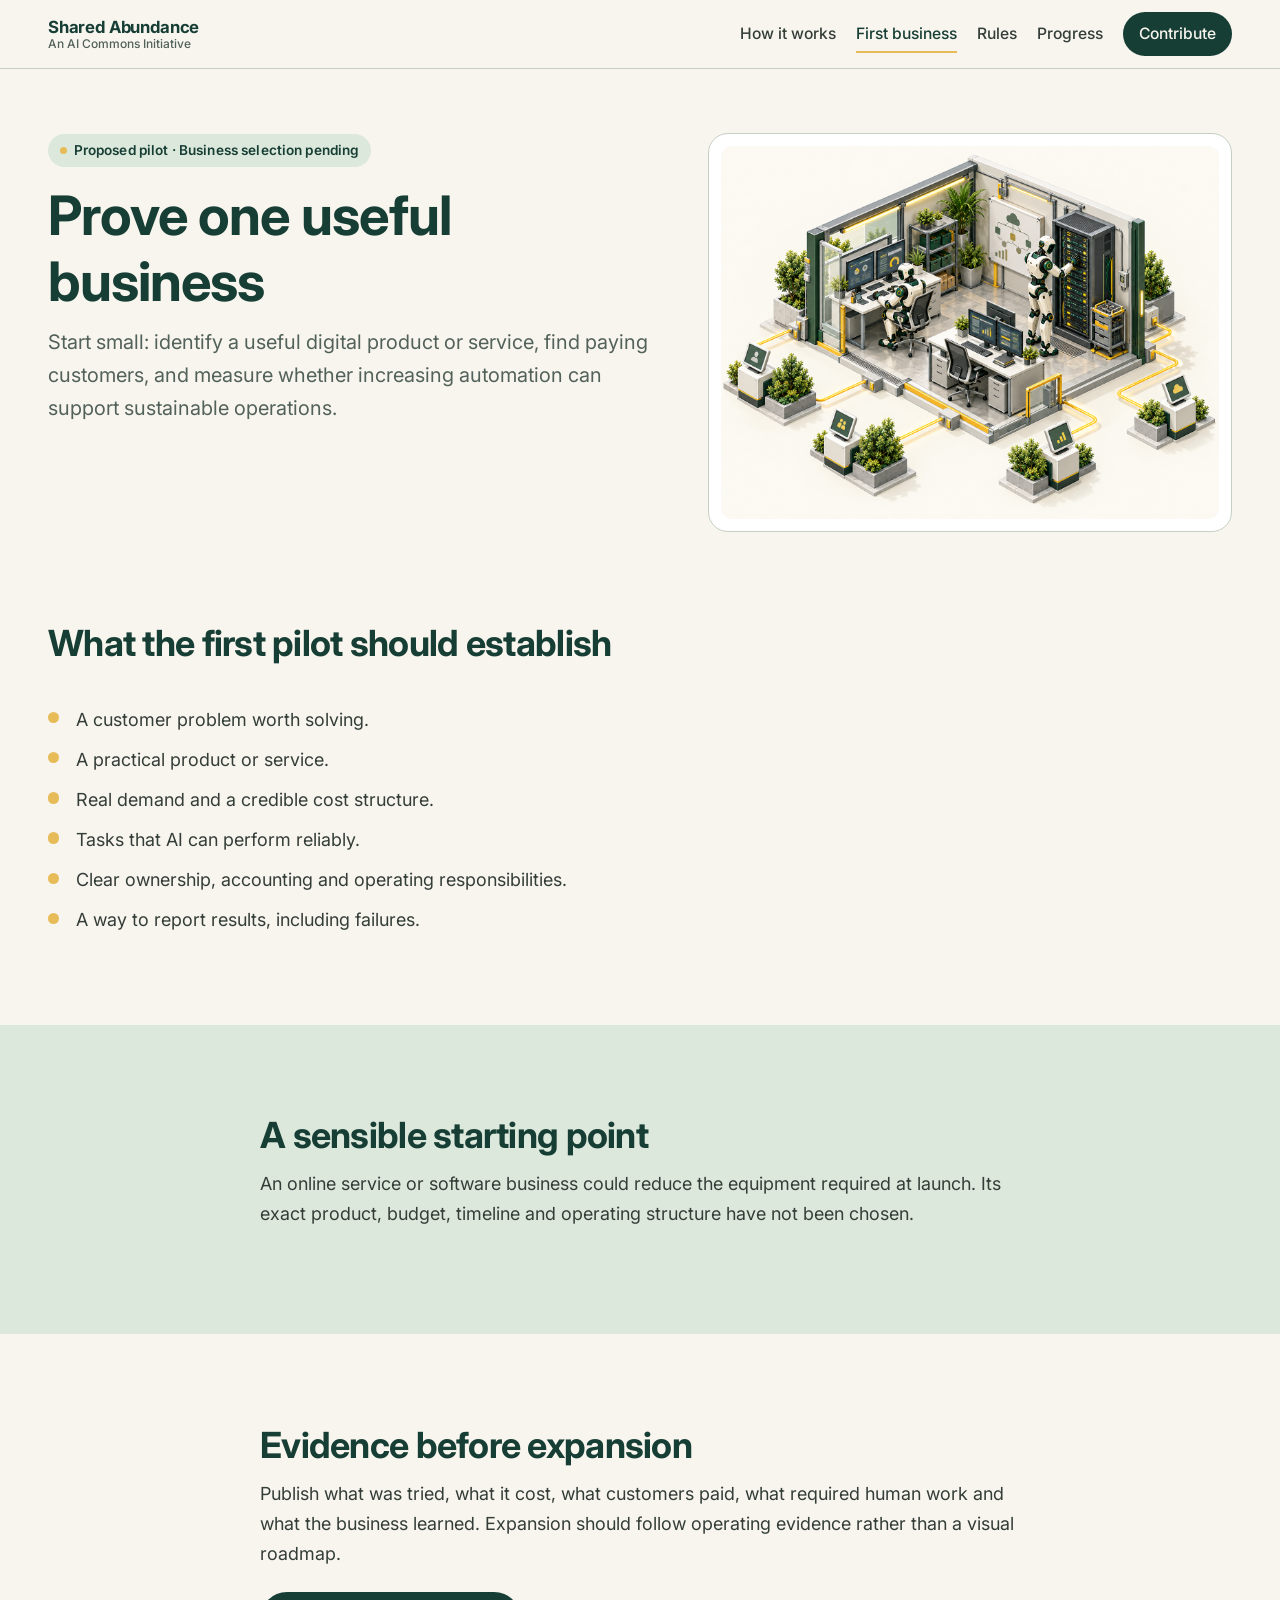
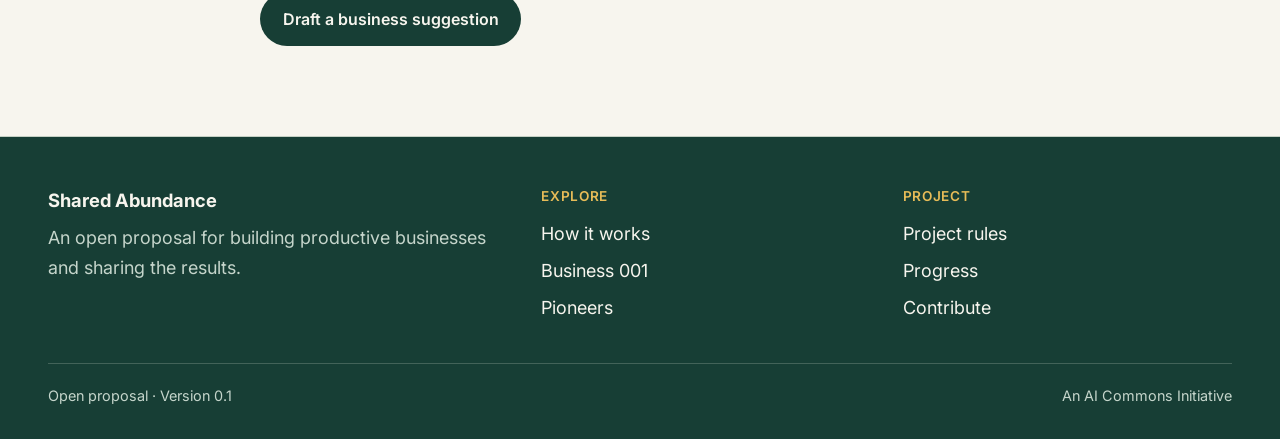
==== business-001/index.html @ dba1353b "Replace placeholder with Shared Abundance proposal site Ship the seven-page static site from the des" ====
<!DOCTYPE html>
<html lang="en">
<head>
  <meta charset="utf-8">
  <meta name="viewport" content="width=device-width, initial-scale=1">
  <meta name="theme-color" content="#173E35">
  <title>Business 001 — Shared Abundance</title>
  <meta name="description" content="Business 001 is the proposed first Shared Abundance pilot: a small digital product or service, still unselected, meant to prove sustainable automated operations.">
  <link rel="canonical" href="https://sharedabundance.world/business-001/">
  <meta property="og:title" content="Business 001 — Shared Abundance">
  <meta property="og:description" content="Business 001 is the proposed first Shared Abundance pilot: a small digital product or service, still unselected, meant to prove sustainable automated operations.">
  <meta property="og:type" content="website">
  <meta property="og:url" content="https://sharedabundance.world/business-001/">
  <link rel="stylesheet" href="/css/styles.css">
</head>
<body>
  <a class="skip-link" href="#main">Skip to content</a>
  <header class="site-header">
    <div class="container header-inner">
      <a class="brand" href="/">
        <span class="brand-name">Shared Abundance</span>
        <span class="brand-desc">An AI Commons Initiative</span>
      </a>
      <button class="nav-toggle" type="button" aria-expanded="false" aria-controls="site-nav">Menu</button>
      <nav id="site-nav" class="site-nav" aria-label="Primary">
        <a href="/how-it-works/">How it works</a>
        <a href="/business-001/" aria-current="page">First business</a>
        <a href="/rules/">Rules</a>
        <a href="/progress/">Progress</a>
        <a href="/contribute/" class="nav-cta">Contribute</a>
      </nav>
    </div>
  </header>
  <main id="main">
    <section class="page-hero">
      <div class="container">
        <div class="split-intro">
          <div>
            <span class="badge">Proposed pilot · Business selection pending</span>
            <h1 style="margin-top:1rem">Prove one useful business</h1>
            <p class="lead">Start small: identify a useful digital product or service, find paying customers, and measure whether increasing automation can support sustainable operations.</p>
          </div>
          <div class="feature-media"><img src="/assets/04-business-001.png" width="1448" height="1086" alt="A small AI-assisted digital-services workspace connected to customer systems." fetchpriority="high" decoding="async"></div>
        </div>
      </div>
    </section>
    <section class="section" aria-labelledby="establish-heading">
      <div class="container">
        <div class="section-header"><h2 id="establish-heading">What the first pilot should establish</h2></div>
        <ul class="checklist">
          <li>A customer problem worth solving.</li>
          <li>A practical product or service.</li>
          <li>Real demand and a credible cost structure.</li>
          <li>Tasks that AI can perform reliably.</li>
          <li>Clear ownership, accounting and operating responsibilities.</li>
          <li>A way to report results, including failures.</li>
        </ul>
      </div>
    </section>
    <section class="section section-sage" aria-labelledby="starting-heading">
      <div class="container reading">
        <h2 id="starting-heading">A sensible starting point</h2>
        <p>An online service or software business could reduce the equipment required at launch. Its exact product, budget, timeline and operating structure have not been chosen.</p>
      </div>
    </section>
    <section class="section" aria-labelledby="evidence-heading">
      <div class="container reading">
        <h2 id="evidence-heading">Evidence before expansion</h2>
        <p>Publish what was tried, what it cost, what customers paid, what required human work and what the business learned. Expansion should follow operating evidence rather than a visual roadmap.</p>
        <div class="btn-row"><a class="btn btn-primary" href="/contribute/?type=business-idea">Draft a business suggestion</a></div>
      </div>
    </section>
  </main>
  <footer class="site-footer">
    <div class="container">
      <div class="footer-grid">
        <div>
          <div class="footer-brand">Shared Abundance</div>
          <p>An open proposal for building productive businesses and sharing the results.</p>
        </div>
        <div>
          <div class="footer-heading">Explore</div>
          <ul class="footer-links">
            <li><a href="/how-it-works/">How it works</a></li>
            <li><a href="/business-001/">Business 001</a></li>
            <li><a href="/pioneers/">Pioneers</a></li>
          </ul>
        </div>
        <div>
          <div class="footer-heading">Project</div>
          <ul class="footer-links">
            <li><a href="/rules/">Project rules</a></li>
            <li><a href="/progress/">Progress</a></li>
            <li><a href="/contribute/">Contribute</a></li>
          </ul>
        </div>
      </div>
      <div class="footer-meta">
        <span>Open proposal · Version 0.1</span>
        <span>An AI Commons Initiative</span>
      </div>
    </div>
  </footer>
  <script src="/js/site.js" defer></script>
</body>
</html>
---- css/styles.css ----
/* Shared Abundance — site styles */
@import url("https://fonts.googleapis.com/css2?family=Inter:wght@400;500;600;700&display=swap");

:root {
  --sa-ivory: #F7F5EE;
  --sa-forest: #173E35;
  --sa-sage: #DCE8DC;
  --sa-gold: #E7BC58;
  --sa-charcoal: #343D38;
  --sa-muted: #52615A;
  --sa-border: #C5D0C4;
  --sa-white: #FFFFFF;
  --sa-forest-deep: #0F2A24;
  --sa-font: Inter, ui-sans-serif, system-ui, -apple-system, BlinkMacSystemFont, "Segoe UI", sans-serif;
  --sa-max-width: 77.5rem;
  --sa-reading-width: 47.5rem;
  --sa-radius-small: 0.75rem;
  --sa-radius-large: 1.25rem;
  --sa-gutter: clamp(1.25rem, 4vw, 3rem);
  --sa-section-space: clamp(3rem, 7vw, 7rem);
  --sa-shadow: 0 1px 2px rgba(23, 62, 53, 0.04), 0 8px 24px rgba(23, 62, 53, 0.06);
  --sa-header-h: 4.25rem;
}

*, *::before, *::after { box-sizing: border-box; }

html {
  scroll-behavior: smooth;
  -webkit-text-size-adjust: 100%;
}

@media (prefers-reduced-motion: reduce) {
  html { scroll-behavior: auto; }
  *, *::before, *::after {
    animation-duration: 0.01ms !important;
    animation-iteration-count: 1 !important;
    transition-duration: 0.01ms !important;
  }
}

body {
  margin: 0;
  font-family: var(--sa-font);
  font-size: 1.125rem;
  line-height: 1.65;
  color: var(--sa-charcoal);
  background: var(--sa-ivory);
  -webkit-font-smoothing: antialiased;
}

img { max-width: 100%; height: auto; display: block; }
a { color: var(--sa-forest); text-underline-offset: 0.15em; }
a:hover { color: var(--sa-forest-deep); }
:focus-visible {
  outline: 3px solid var(--sa-gold);
  outline-offset: 3px;
}
.skip-link {
  position: absolute;
  left: -9999px;
  top: 0;
  background: var(--sa-forest);
  color: var(--sa-ivory);
  padding: 0.75rem 1rem;
  z-index: 1000;
}
.skip-link:focus { left: var(--sa-gutter); top: 0.5rem; }

.container {
  width: min(100% - 2 * var(--sa-gutter), var(--sa-max-width));
  margin-inline: auto;
}
.reading { max-width: var(--sa-reading-width); }

/* Header */
.site-header {
  position: sticky;
  top: 0;
  z-index: 100;
  background: rgba(247, 245, 238, 0.92);
  backdrop-filter: blur(10px);
  border-bottom: 1px solid var(--sa-border);
}
.header-inner {
  display: flex;
  align-items: center;
  justify-content: space-between;
  gap: 1rem;
  min-height: var(--sa-header-h);
}
.brand {
  display: flex;
  flex-direction: column;
  text-decoration: none;
  color: var(--sa-forest);
  line-height: 1.2;
}
.brand-name {
  font-weight: 700;
  font-size: 1.05rem;
  letter-spacing: -0.01em;
}
.brand-desc {
  font-size: 0.75rem;
  color: var(--sa-muted);
  font-weight: 500;
}
.nav-toggle {
  display: none;
  border: 1px solid var(--sa-border);
  background: var(--sa-white);
  color: var(--sa-forest);
  border-radius: var(--sa-radius-small);
  padding: 0.55rem 0.85rem;
  font: inherit;
  font-size: 0.95rem;
  font-weight: 600;
  cursor: pointer;
}
.site-nav {
  display: flex;
  align-items: center;
  gap: 0.25rem 1.25rem;
}
.site-nav a {
  text-decoration: none;
  color: var(--sa-charcoal);
  font-size: 0.98rem;
  font-weight: 500;
  padding: 0.35rem 0;
}
.site-nav a:hover,
.site-nav a[aria-current="page"] {
  color: var(--sa-forest);
}
.site-nav a[aria-current="page"] {
  box-shadow: inset 0 -2px 0 var(--sa-gold);
}
.nav-cta {
  display: inline-flex !important;
  align-items: center;
  background: var(--sa-forest) !important;
  color: var(--sa-ivory) !important;
  padding: 0.55rem 1rem !important;
  border-radius: 999px;
  box-shadow: none !important;
}
.nav-cta:hover {
  background: var(--sa-forest-deep) !important;
  color: var(--sa-ivory) !important;
}

@media (max-width: 860px) {
  .nav-toggle { display: inline-flex; align-items: center; gap: 0.4rem; }
  .site-nav {
    display: none;
    position: absolute;
    left: 0;
    right: 0;
    top: 100%;
    flex-direction: column;
    align-items: stretch;
    gap: 0;
    background: var(--sa-ivory);
    border-bottom: 1px solid var(--sa-border);
    padding: 0.75rem var(--sa-gutter) 1.25rem;
    box-shadow: var(--sa-shadow);
  }
  .site-nav.is-open { display: flex; }
  .site-nav a {
    padding: 0.85rem 0.25rem;
    border-bottom: 1px solid var(--sa-border);
  }
  .site-nav .nav-cta {
    margin-top: 0.75rem;
    justify-content: center;
    border-bottom: 0 !important;
  }
}

/* Buttons & badges */
.btn {
  display: inline-flex;
  align-items: center;
  justify-content: center;
  gap: 0.4rem;
  padding: 0.8rem 1.35rem;
  border-radius: 999px;
  font: inherit;
  font-size: 1rem;
  font-weight: 600;
  text-decoration: none;
  border: 1px solid transparent;
  cursor: pointer;
  transition: background 0.15s ease, color 0.15s ease, border-color 0.15s ease;
}
.btn-primary {
  background: var(--sa-forest);
  color: var(--sa-ivory);
}
.btn-primary:hover {
  background: var(--sa-forest-deep);
  color: var(--sa-ivory);
}
.btn-secondary {
  background: transparent;
  color: var(--sa-forest);
  border-color: var(--sa-border);
}
.btn-secondary:hover {
  background: var(--sa-sage);
  color: var(--sa-forest);
}
.btn-ghost {
  background: var(--sa-sage);
  color: var(--sa-forest);
}
.btn-ghost:hover { background: #cfe0cf; color: var(--sa-forest); }
.btn-row {
  display: flex;
  flex-wrap: wrap;
  gap: 0.75rem 1rem;
  margin-top: 1.5rem;
}
.badge {
  display: inline-flex;
  align-items: center;
  gap: 0.4rem;
  padding: 0.35rem 0.75rem;
  border-radius: 999px;
  background: var(--sa-sage);
  color: var(--sa-forest);
  font-size: 0.85rem;
  font-weight: 600;
  letter-spacing: 0.01em;
}
.badge::before {
  content: "";
  width: 0.45rem;
  height: 0.45rem;
  border-radius: 50%;
  background: var(--sa-gold);
}

/* Typography */
h1, h2, h3, h4 {
  color: var(--sa-forest);
  line-height: 1.2;
  letter-spacing: -0.02em;
  font-weight: 700;
  margin: 0 0 0.75rem;
}
h1 { font-size: clamp(2.1rem, 4.5vw, 3.4rem); }
h2 { font-size: clamp(1.65rem, 3vw, 2.25rem); }
h3 { font-size: clamp(1.2rem, 2vw, 1.4rem); }
p { margin: 0 0 1rem; }
.lead {
  font-size: clamp(1.1rem, 2vw, 1.25rem);
  color: var(--sa-muted);
  max-width: 40rem;
}
.eyebrow {
  font-size: 0.85rem;
  font-weight: 600;
  letter-spacing: 0.06em;
  text-transform: uppercase;
  color: var(--sa-muted);
  margin-bottom: 0.75rem;
}
.caption {
  font-size: 0.9rem;
  color: var(--sa-muted);
  margin-top: 0.75rem;
}
.section {
  padding: var(--sa-section-space) 0;
}
.section-sage { background: var(--sa-sage); }
.section-forest {
  background: var(--sa-forest);
  color: var(--sa-ivory);
}
.section-forest h2,
.section-forest h3,
.section-forest a { color: var(--sa-ivory); }
.section-forest .lead,
.section-forest .caption { color: #c5d5cb; }
.section-header {
  max-width: 40rem;
  margin-bottom: 2.5rem;
}

/* Hero */
.hero {
  padding: clamp(2.5rem, 6vw, 4.5rem) 0 0;
}
.hero-copy { max-width: 42rem; margin-bottom: 2rem; }
.hero-title {
  margin-bottom: 1rem;
}
.hero-title span { display: block; }
.hero-figure {
  margin: 0;
  background: var(--sa-sage);
  border: 1px solid var(--sa-border);
  border-radius: var(--sa-radius-large);
  overflow: hidden;
  padding: 0.5rem;
}
.hero-figure img {
  width: 100%;
  height: auto;
  border-radius: calc(var(--sa-radius-large) - 0.25rem);
  object-fit: contain;
  background: var(--sa-ivory);
}
.hero-figure figcaption {
  padding: 0.85rem 1rem 0.5rem;
  font-size: 0.9rem;
  color: var(--sa-muted);
}

/* Cards & grids */
.grid-3 {
  display: grid;
  grid-template-columns: repeat(3, 1fr);
  gap: 1.25rem;
}
.grid-2 {
  display: grid;
  grid-template-columns: repeat(2, 1fr);
  gap: 1.5rem;
}
.grid-industries {
  display: grid;
  grid-template-columns: repeat(3, 1fr);
  gap: 1.25rem;
}
@media (max-width: 960px) {
  .grid-3, .grid-industries { grid-template-columns: repeat(2, 1fr); }
}
@media (max-width: 640px) {
  .grid-3, .grid-2, .grid-industries { grid-template-columns: 1fr; }
}

.card {
  background: var(--sa-white);
  border: 1px solid var(--sa-border);
  border-radius: var(--sa-radius-large);
  overflow: hidden;
  height: 100%;
  display: flex;
  flex-direction: column;
}
.card-body { padding: 1.25rem 1.35rem 1.5rem; flex: 1; }
.card-media {
  background: var(--sa-ivory);
  border-bottom: 1px solid var(--sa-border);
  aspect-ratio: 4 / 3;
  display: flex;
  align-items: center;
  justify-content: center;
  padding: 0.75rem;
}
.card-media img {
  width: 100%;
  height: 100%;
  object-fit: contain;
}
.card-media.wide { aspect-ratio: 16 / 9; }
.step-num {
  display: inline-flex;
  align-items: center;
  justify-content: center;
  width: 2rem;
  height: 2rem;
  border-radius: 50%;
  background: var(--sa-forest);
  color: var(--sa-ivory);
  font-size: 0.9rem;
  font-weight: 700;
  margin-bottom: 0.75rem;
}
.link-card {
  display: block;
  text-decoration: none;
  color: inherit;
  background: var(--sa-white);
  border: 1px solid var(--sa-border);
  border-radius: var(--sa-radius-large);
  padding: 1.5rem;
  transition: border-color 0.15s ease, box-shadow 0.15s ease;
}
.link-card:hover {
  border-color: var(--sa-forest);
  box-shadow: var(--sa-shadow);
  color: inherit;
}
.link-card h3 { margin-bottom: 0.5rem; }
.link-card p { margin: 0; color: var(--sa-muted); font-size: 1rem; }
.link-card .arrow {
  display: inline-block;
  margin-top: 1rem;
  color: var(--sa-forest);
  font-weight: 600;
}

.feature-row {
  display: grid;
  grid-template-columns: 1.05fr 1fr;
  gap: clamp(1.5rem, 4vw, 3rem);
  align-items: center;
}
.feature-row.reverse { grid-template-columns: 1fr 1.05fr; }
.feature-row.reverse .feature-media { order: -1; }
@media (max-width: 860px) {
  .feature-row,
  .feature-row.reverse { grid-template-columns: 1fr; }
  .feature-row.reverse .feature-media { order: 0; }
}
.feature-media {
  background: var(--sa-white);
  border: 1px solid var(--sa-border);
  border-radius: var(--sa-radius-large);
  padding: 0.75rem;
}
.feature-media img {
  width: 100%;
  object-fit: contain;
  border-radius: var(--sa-radius-small);
  background: var(--sa-ivory);
}
.section-sage .feature-media,
.section-sage .card { background: var(--sa-white); }

/* Diagrams */
.diagram {
  background: var(--sa-white);
  border: 1px solid var(--sa-border);
  border-radius: var(--sa-radius-large);
  padding: 1.25rem 1.35rem;
  margin: 1.5rem 0;
}
.diagram-title {
  font-size: 0.9rem;
  font-weight: 600;
  color: var(--sa-muted);
  text-transform: uppercase;
  letter-spacing: 0.05em;
  margin-bottom: 1rem;
}
.flow {
  display: flex;
  flex-wrap: wrap;
  align-items: center;
  gap: 0.5rem 0.35rem;
  list-style: none;
  margin: 0;
  padding: 0;
}
.flow li {
  display: inline-flex;
  align-items: center;
  gap: 0.35rem;
}
.flow-node {
  background: var(--sa-sage);
  color: var(--sa-forest);
  border: 1px solid var(--sa-border);
  border-radius: 999px;
  padding: 0.45rem 0.9rem;
  font-size: 0.95rem;
  font-weight: 600;
}
.flow-node.accent {
  background: var(--sa-forest);
  color: var(--sa-ivory);
  border-color: var(--sa-forest);
}
.flow-node.gold {
  background: var(--sa-gold);
  color: var(--sa-forest-deep);
  border-color: #d4a944;
}
.flow-arrow {
  color: var(--sa-muted);
  font-weight: 700;
  padding: 0 0.15rem;
}
.formula {
  font-family: ui-monospace, SFMono-Regular, Menlo, Consolas, monospace;
  font-size: 1.05rem;
  background: var(--sa-sage);
  border-radius: var(--sa-radius-small);
  padding: 1rem 1.15rem;
  color: var(--sa-forest);
  font-weight: 600;
  margin: 1rem 0;
  overflow-x: auto;
}
.stack-list {
  list-style: none;
  margin: 0;
  padding: 0;
  display: grid;
  gap: 0.65rem;
}
.stack-list li {
  display: grid;
  grid-template-columns: auto 1fr auto;
  gap: 0.75rem;
  align-items: baseline;
  padding: 0.75rem 1rem;
  background: var(--sa-ivory);
  border: 1px solid var(--sa-border);
  border-radius: var(--sa-radius-small);
}
.stack-list .label { font-weight: 600; color: var(--sa-forest); }
.stack-list .note { color: var(--sa-muted); font-size: 0.95rem; }
.stack-list .value {
  font-variant-numeric: tabular-nums;
  font-weight: 700;
  color: var(--sa-charcoal);
}
.stack-list .total {
  background: var(--sa-forest);
  color: var(--sa-ivory);
  border-color: var(--sa-forest);
}
.stack-list .total .label,
.stack-list .total .value,
.stack-list .total .note { color: var(--sa-ivory); }

.finance-table {
  width: 100%;
  border-collapse: collapse;
  font-variant-numeric: tabular-nums;
  margin: 1rem 0;
  background: var(--sa-white);
  border: 1px solid var(--sa-border);
  border-radius: var(--sa-radius-large);
  overflow: hidden;
}
.finance-table th,
.finance-table td {
  text-align: left;
  padding: 0.85rem 1.1rem;
  border-bottom: 1px solid var(--sa-border);
}
.finance-table th {
  background: var(--sa-sage);
  color: var(--sa-forest);
  font-weight: 600;
}
.finance-table tr:last-child td { border-bottom: 0; }
.finance-table .result td {
  background: var(--sa-forest);
  color: var(--sa-ivory);
  font-weight: 700;
}
.finance-table td:last-child,
.finance-table th:last-child { text-align: right; }
.note-box {
  background: var(--sa-sage);
  border-left: 4px solid var(--sa-gold);
  border-radius: 0 var(--sa-radius-small) var(--sa-radius-small) 0;
  padding: 1rem 1.15rem;
  color: var(--sa-muted);
  font-size: 0.98rem;
  margin: 1rem 0;
}

/* Safeguards / milestones / rules */
.safeguard-grid {
  display: grid;
  grid-template-columns: repeat(2, 1fr);
  gap: 1rem;
}
@media (max-width: 700px) {
  .safeguard-grid { grid-template-columns: 1fr; }
}
.safeguard {
  background: var(--sa-white);
  border: 1px solid var(--sa-border);
  border-radius: var(--sa-radius-large);
  padding: 1.25rem 1.35rem;
}
.safeguard h3 { font-size: 1.1rem; margin-bottom: 0.4rem; }
.safeguard p { margin: 0; color: var(--sa-muted); font-size: 1rem; }

.milestone-list {
  list-style: none;
  margin: 0;
  padding: 0;
  display: grid;
  gap: 0.75rem;
}
.milestone {
  display: grid;
  grid-template-columns: 1fr auto;
  gap: 1rem;
  align-items: center;
  background: var(--sa-white);
  border: 1px solid var(--sa-border);
  border-radius: var(--sa-radius-large);
  padding: 1.1rem 1.25rem;
}
.milestone h3 { margin: 0; font-size: 1.05rem; }
.status-pill {
  display: inline-flex;
  align-items: center;
  padding: 0.35rem 0.7rem;
  border-radius: 999px;
  font-size: 0.82rem;
  font-weight: 600;
  white-space: nowrap;
  background: var(--sa-sage);
  color: var(--sa-forest);
}
.status-pill[data-status="draft_available"] { background: #d9edd4; }
.status-pill[data-status="proposed"] { background: #e8e4c9; color: #4a4630; }
.status-pill[data-status="to_develop"],
.status-pill[data-status="planned"],
.status-pill[data-status="not_demonstrated"],
.status-pill[data-status="future"] {
  background: #eceae3;
  color: var(--sa-muted);
}

.rule-list {
  list-style: none;
  margin: 0;
  padding: 0;
  counter-reset: rule;
  display: grid;
  gap: 0.75rem;
}
.rule-list > li {
  counter-increment: rule;
  background: var(--sa-white);
  border: 1px solid var(--sa-border);
  border-radius: var(--sa-radius-large);
  padding: 1.15rem 1.25rem 1.15rem 4.25rem;
  position: relative;
  scroll-margin-top: calc(var(--sa-header-h) + 1rem);
}
.rule-list > li::before {
  content: counter(rule);
  position: absolute;
  left: 1.15rem;
  top: 1.15rem;
  width: 2.1rem;
  height: 2.1rem;
  border-radius: 50%;
  background: var(--sa-sage);
  color: var(--sa-forest);
  display: flex;
  align-items: center;
  justify-content: center;
  font-weight: 700;
  font-size: 0.9rem;
}
.rule-list h3 { font-size: 1.05rem; margin-bottom: 0.35rem; }
.rule-list p { margin: 0; color: var(--sa-muted); font-size: 1rem; }

/* FAQ */
.faq {
  display: grid;
  gap: 0.65rem;
}
.faq details {
  background: var(--sa-white);
  border: 1px solid var(--sa-border);
  border-radius: var(--sa-radius-large);
  padding: 0.25rem 1.15rem;
}
.faq summary {
  cursor: pointer;
  font-weight: 600;
  color: var(--sa-forest);
  padding: 1rem 0;
  list-style: none;
}
.faq summary::-webkit-details-marker { display: none; }
.faq summary::after {
  content: "+";
  float: right;
  color: var(--sa-muted);
  font-weight: 700;
}
.faq details[open] summary::after { content: "–"; }
.faq details p {
  margin: 0 0 1rem;
  color: var(--sa-muted);
}

/* Forms */
.form-panel {
  background: var(--sa-white);
  border: 1px solid var(--sa-border);
  border-radius: var(--sa-radius-large);
  padding: clamp(1.25rem, 3vw, 2rem);
}
.form-grid {
  display: grid;
  gap: 1rem;
}
.form-grid label {
  display: grid;
  gap: 0.4rem;
  font-weight: 600;
  color: var(--sa-forest);
  font-size: 0.95rem;
}
.form-grid input,
.form-grid select,
.form-grid textarea {
  font: inherit;
  padding: 0.75rem 0.9rem;
  border: 1px solid var(--sa-border);
  border-radius: var(--sa-radius-small);
  background: var(--sa-ivory);
  color: var(--sa-charcoal);
  width: 100%;
}
.form-grid textarea { min-height: 7rem; resize: vertical; }
.form-grid input:focus,
.form-grid select:focus,
.form-grid textarea:focus {
  outline: 3px solid var(--sa-gold);
  outline-offset: 1px;
  border-color: var(--sa-forest);
}
.form-actions {
  display: flex;
  flex-wrap: wrap;
  gap: 0.75rem;
  margin-top: 0.5rem;
}
.form-hint {
  font-size: 0.92rem;
  color: var(--sa-muted);
  font-weight: 400;
}
.form-status {
  margin-top: 1rem;
  padding: 0.85rem 1rem;
  border-radius: var(--sa-radius-small);
  background: var(--sa-sage);
  color: var(--sa-forest);
  font-size: 0.95rem;
}
.form-status[hidden] { display: none; }
.form-status.is-error {
  background: #f3e3d8;
  color: #6b2e1a;
}
.field-error {
  color: #8a341c;
  font-size: 0.88rem;
  font-weight: 500;
}
.preview-box {
  margin-top: 1rem;
  padding: 1rem 1.15rem;
  background: var(--sa-ivory);
  border: 1px dashed var(--sa-border);
  border-radius: var(--sa-radius-small);
  white-space: pre-wrap;
  font-family: ui-monospace, SFMono-Regular, Menlo, Consolas, monospace;
  font-size: 0.9rem;
  color: var(--sa-charcoal);
}
.checklist {
  list-style: none;
  margin: 0;
  padding: 0;
  display: grid;
  gap: 0.65rem;
}
.checklist li {
  padding-left: 1.75rem;
  position: relative;
}
.checklist li::before {
  content: "";
  position: absolute;
  left: 0;
  top: 0.45rem;
  width: 0.7rem;
  height: 0.7rem;
  border-radius: 50%;
  background: var(--sa-gold);
}

.page-hero {
  padding: clamp(2.5rem, 5vw, 4rem) 0 0;
}
.page-hero .lead { margin-bottom: 0; }
.split-intro {
  display: grid;
  grid-template-columns: 1.2fr 1fr;
  gap: 2rem;
  align-items: start;
}
@media (max-width: 860px) {
  .split-intro { grid-template-columns: 1fr; }
}

/* Footer */
.site-footer {
  border-top: 1px solid var(--sa-border);
  background: var(--sa-forest);
  color: #c5d5cb;
  padding: 3rem 0 2rem;
  margin-top: 0;
}
.footer-grid {
  display: grid;
  grid-template-columns: 1.4fr 1fr 1fr;
  gap: 2rem;
}
@media (max-width: 800px) {
  .footer-grid { grid-template-columns: 1fr; gap: 1.5rem; }
}
.site-footer a {
  color: var(--sa-ivory);
  text-decoration: none;
}
.site-footer a:hover { text-decoration: underline; }
.footer-brand {
  font-weight: 700;
  font-size: 1.15rem;
  color: var(--sa-ivory);
  margin-bottom: 0.5rem;
}
.footer-links {
  list-style: none;
  margin: 0;
  padding: 0;
  display: grid;
  gap: 0.45rem;
}
.footer-heading {
  color: var(--sa-gold);
  font-size: 0.85rem;
  font-weight: 600;
  letter-spacing: 0.05em;
  text-transform: uppercase;
  margin-bottom: 0.75rem;
}
.footer-meta {
  margin-top: 2.5rem;
  padding-top: 1.25rem;
  border-top: 1px solid rgba(197, 208, 196, 0.25);
  display: flex;
  flex-wrap: wrap;
  gap: 0.75rem 1.5rem;
  justify-content: space-between;
  font-size: 0.9rem;
}

.visually-hidden {
  position: absolute !important;
  width: 1px; height: 1px;
  padding: 0; margin: -1px;
  overflow: hidden; clip: rect(0,0,0,0);
  white-space: nowrap; border: 0;
}

.cta-band {
  display: flex;
  flex-wrap: wrap;
  align-items: center;
  justify-content: space-between;
  gap: 1.25rem;
}
.cta-band .lead { margin: 0; max-width: 32rem; }

.questions-list {
  list-style: none;
  margin: 0;
  padding: 0;
  display: grid;
  gap: 0.75rem;
}
.questions-list li {
  background: var(--sa-white);
  border: 1px solid var(--sa-border);
  border-radius: var(--sa-radius-large);
  padding: 1.1rem 1.25rem;
  color: var(--sa-forest);
  font-weight: 600;
}

@media (max-width: 640px) {
  body { font-size: 1.05rem; }
  .milestone {
    grid-template-columns: 1fr;
    align-items: start;
  }
}
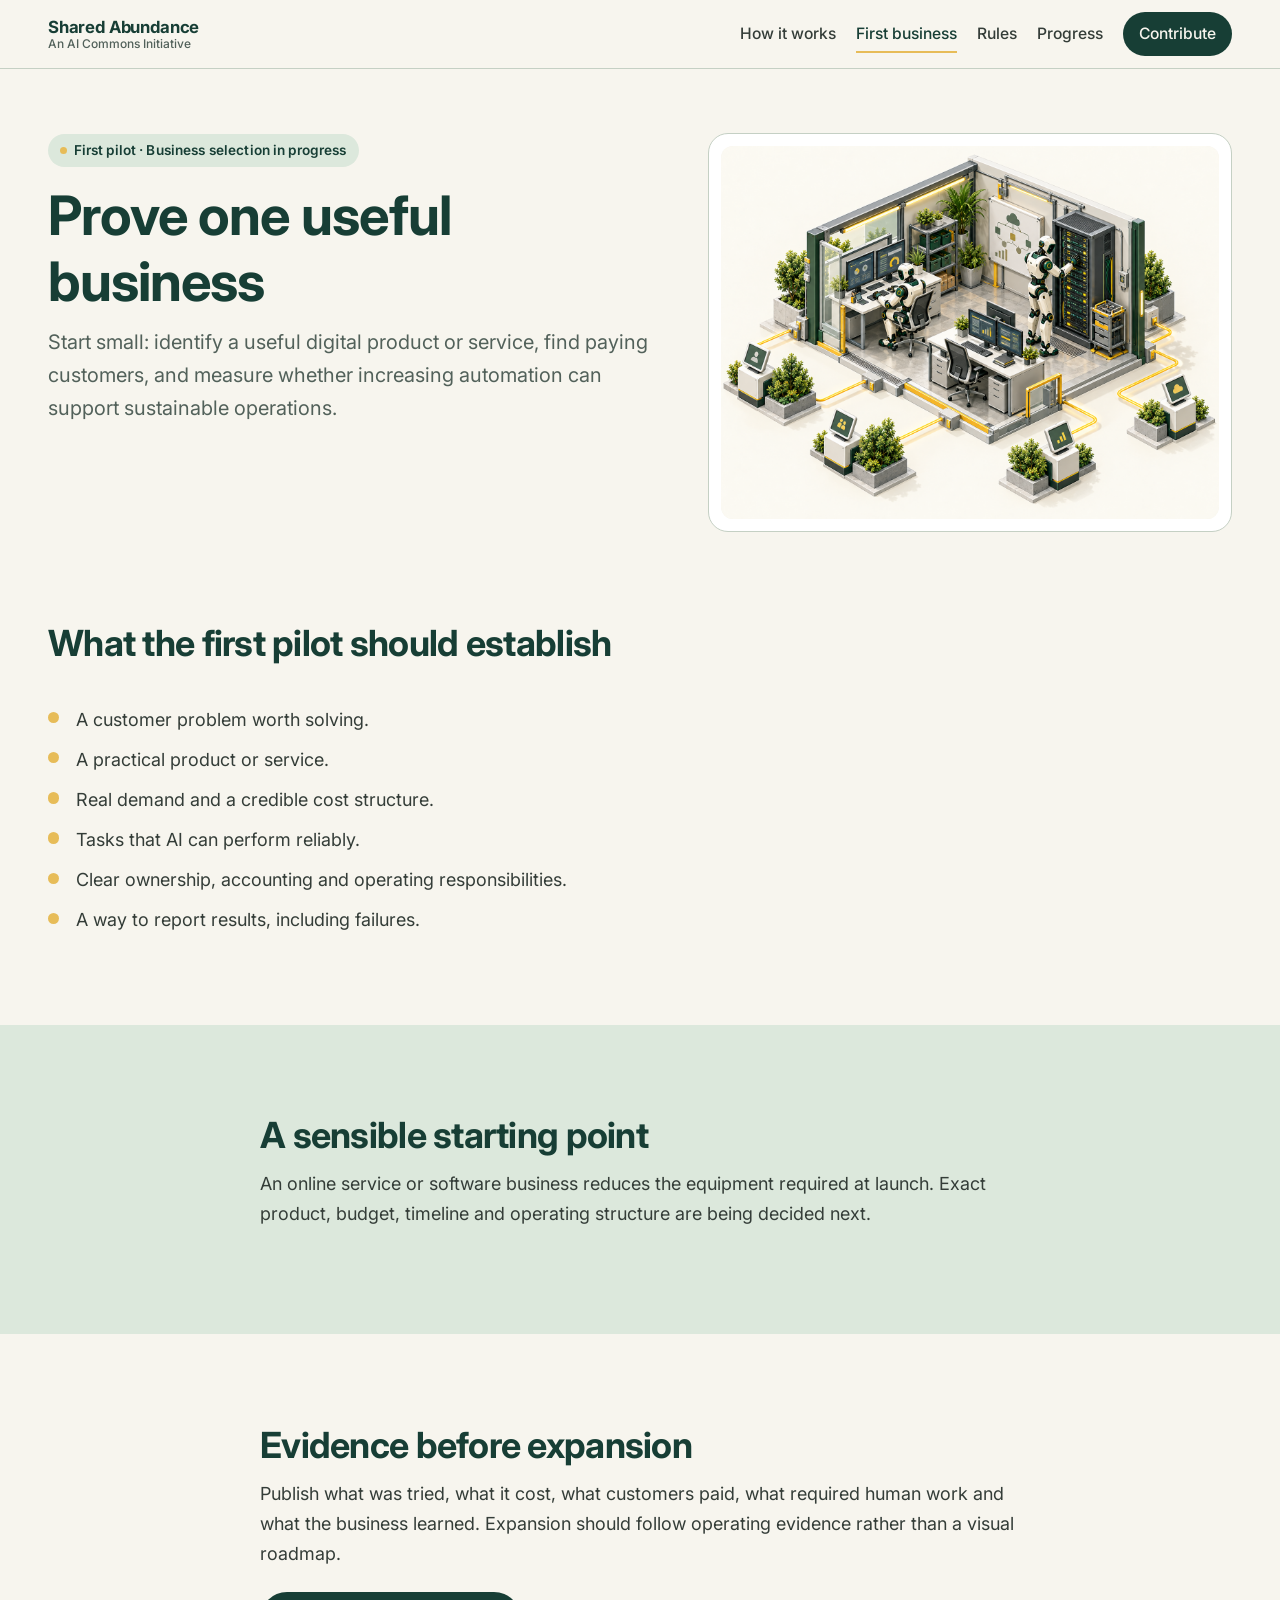
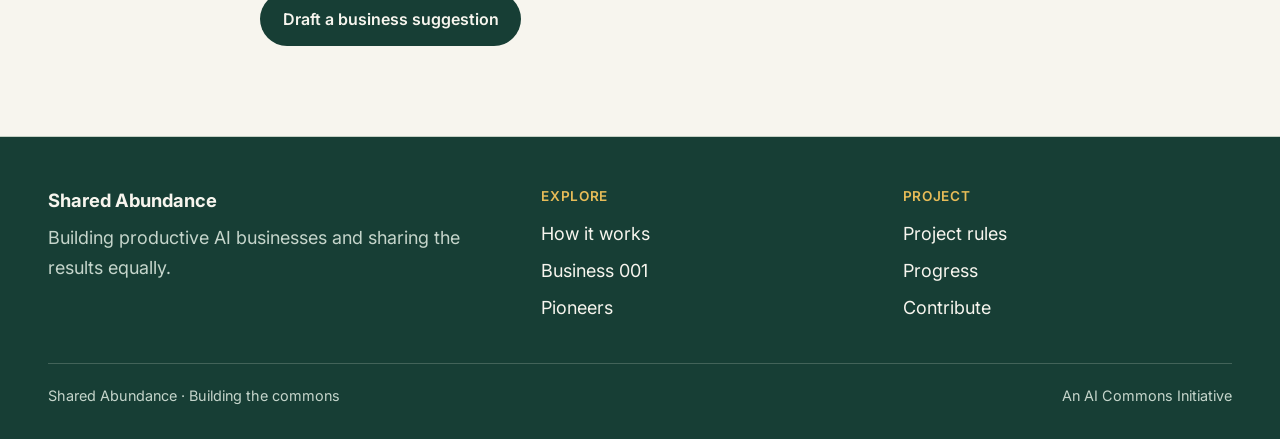
==== commit 24a5b39b: "Rewrite site copy to sound decisive, not tentative Replace open-proposal / hedging language with con" ====
--- a/business-001/index.html
+++ b/business-001/index.html
@@ -5,10 +5,10 @@
   <meta name="viewport" content="width=device-width, initial-scale=1">
   <meta name="theme-color" content="#173E35">
   <title>Business 001 — Shared Abundance</title>
-  <meta name="description" content="Business 001 is the proposed first Shared Abundance pilot: a small digital product or service, still unselected, meant to prove sustainable automated operations.">
+  <meta name="description" content="Business 001 is the first Shared Abundance pilot: a small digital product or service, still being selected, built to prove sustainable automated operations.">
   <link rel="canonical" href="https://sharedabundance.world/business-001/">
   <meta property="og:title" content="Business 001 — Shared Abundance">
-  <meta property="og:description" content="Business 001 is the proposed first Shared Abundance pilot: a small digital product or service, still unselected, meant to prove sustainable automated operations.">
+  <meta property="og:description" content="Business 001 is the first Shared Abundance pilot: a small digital product or service, still being selected, built to prove sustainable automated operations.">
   <meta property="og:type" content="website">
   <meta property="og:url" content="https://sharedabundance.world/business-001/">
   <link rel="stylesheet" href="/css/styles.css">
@@ -36,7 +36,7 @@
       <div class="container">
         <div class="split-intro">
           <div>
-            <span class="badge">Proposed pilot · Business selection pending</span>
+            <span class="badge">First pilot · Business selection in progress</span>
             <h1 style="margin-top:1rem">Prove one useful business</h1>
             <p class="lead">Start small: identify a useful digital product or service, find paying customers, and measure whether increasing automation can support sustainable operations.</p>
           </div>
@@ -60,7 +60,7 @@
     <section class="section section-sage" aria-labelledby="starting-heading">
       <div class="container reading">
         <h2 id="starting-heading">A sensible starting point</h2>
-        <p>An online service or software business could reduce the equipment required at launch. Its exact product, budget, timeline and operating structure have not been chosen.</p>
+        <p>An online service or software business reduces the equipment required at launch. Exact product, budget, timeline and operating structure are being decided next.</p>
       </div>
     </section>
     <section class="section" aria-labelledby="evidence-heading">
@@ -76,7 +76,7 @@
       <div class="footer-grid">
         <div>
           <div class="footer-brand">Shared Abundance</div>
-          <p>An open proposal for building productive businesses and sharing the results.</p>
+          <p>Building productive AI businesses and sharing the results equally.</p>
         </div>
         <div>
           <div class="footer-heading">Explore</div>
@@ -96,7 +96,7 @@
         </div>
       </div>
       <div class="footer-meta">
-        <span>Open proposal · Version 0.1</span>
+        <span>Shared Abundance · Building the commons</span>
         <span>An AI Commons Initiative</span>
       </div>
     </div>
--- a/css/styles.css
+++ b/css/styles.css
@@ -299,6 +299,21 @@
   margin-bottom: 1rem;
 }
 .hero-title span { display: block; }
+
+.hero-intro {
+  max-width: 42rem;
+  margin: 0 0 1.75rem;
+  font-size: clamp(1.05rem, 2vw, 1.2rem);
+  color: var(--sa-muted);
+  line-height: 1.65;
+}
+.hero-intro p { margin: 0 0 1rem; }
+.hero-intro p:last-child { margin-bottom: 0; }
+.hero-question {
+  color: var(--sa-charcoal);
+  font-weight: 600;
+  font-size: 1.05em;
+}
 .hero-figure {
   margin: 0;
   background: var(--sa-sage);
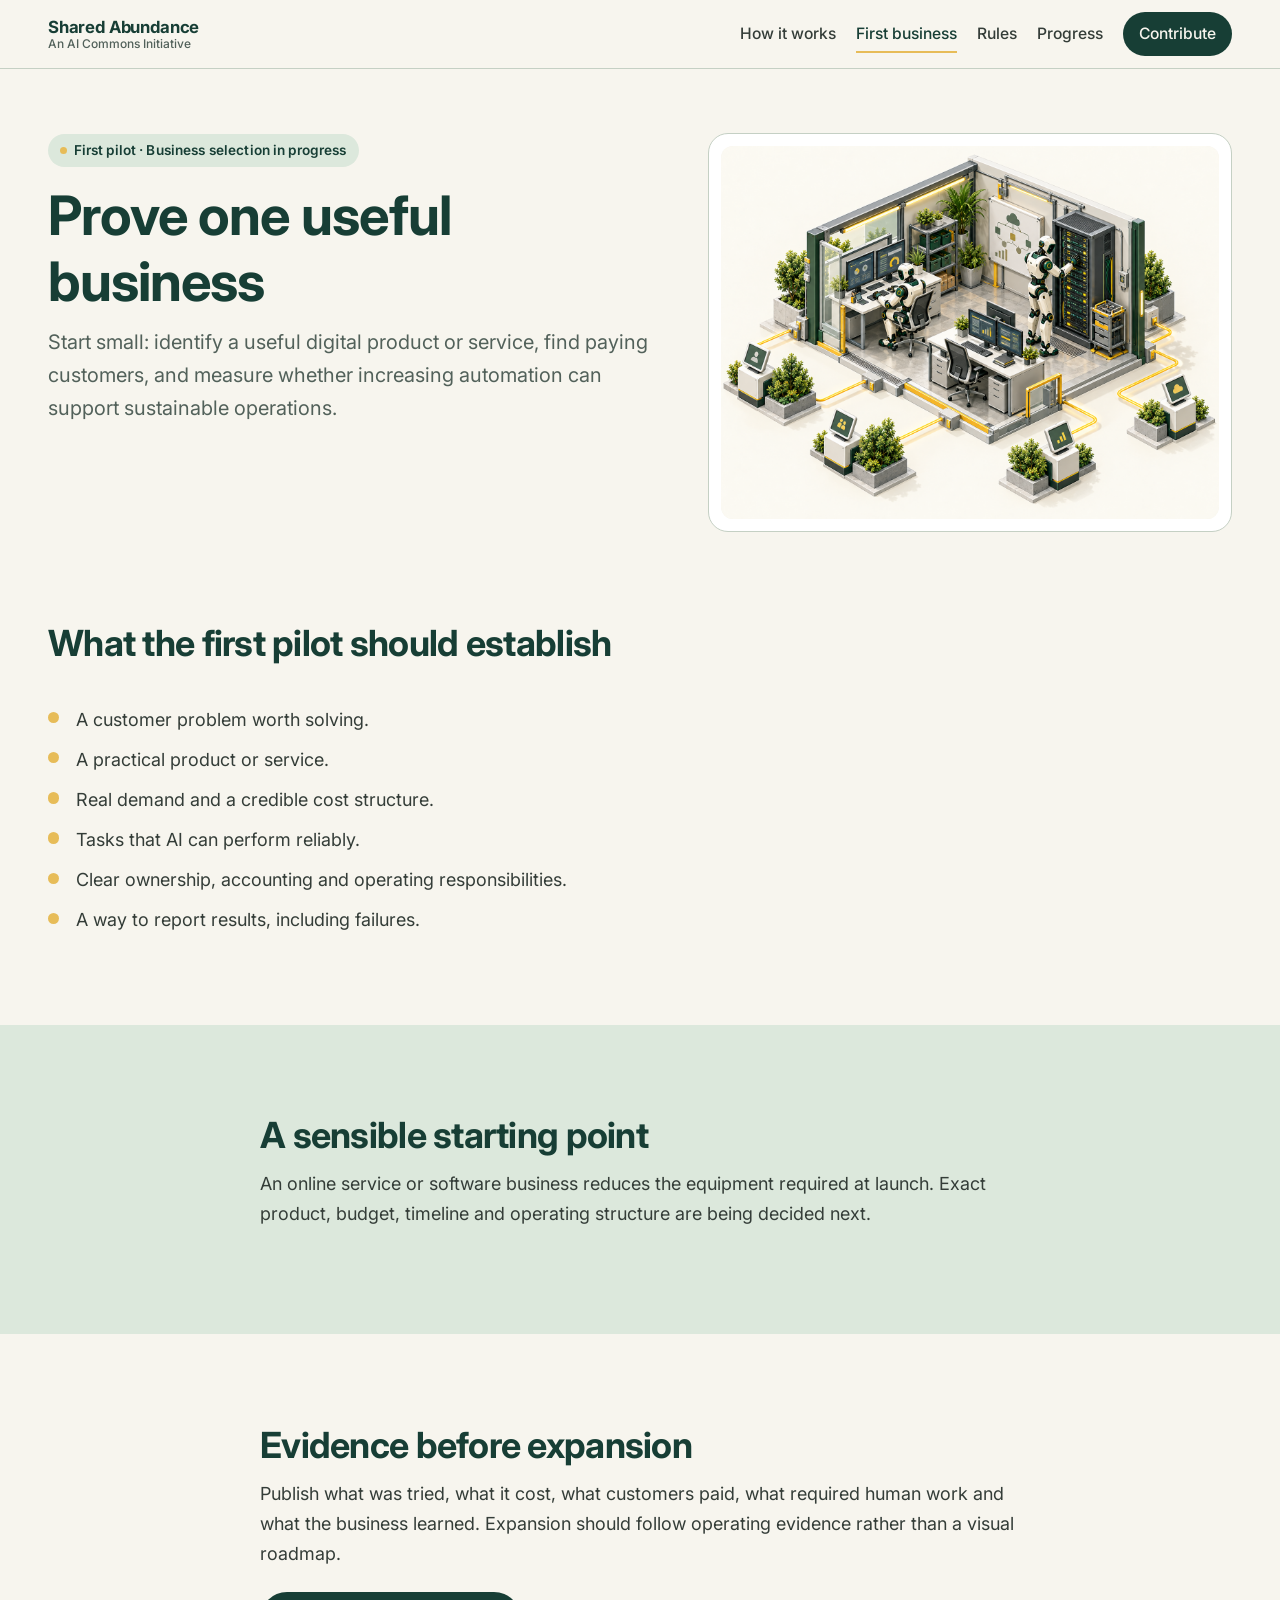
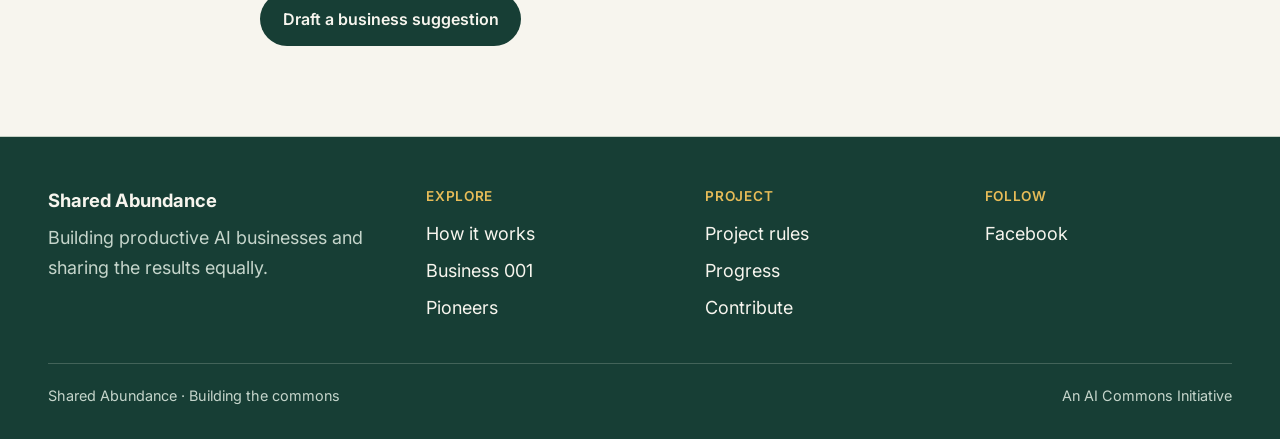
==== commit 13ce57bf: "Add Facebook Page link in site footer Follow column." ====
--- a/business-001/index.html
+++ b/business-001/index.html
@@ -4,13 +4,16 @@
   <meta charset="utf-8">
   <meta name="viewport" content="width=device-width, initial-scale=1">
   <meta name="theme-color" content="#173E35">
-  <title>Business 001 — Shared Abundance</title>
+  <title>Business 001 · Shared Abundance</title>
   <meta name="description" content="Business 001 is the first Shared Abundance pilot: a small digital product or service, still being selected, built to prove sustainable automated operations.">
   <link rel="canonical" href="https://sharedabundance.world/business-001/">
-  <meta property="og:title" content="Business 001 — Shared Abundance">
+  <meta property="og:title" content="Business 001 · Shared Abundance">
   <meta property="og:description" content="Business 001 is the first Shared Abundance pilot: a small digital product or service, still being selected, built to prove sustainable automated operations.">
   <meta property="og:type" content="website">
   <meta property="og:url" content="https://sharedabundance.world/business-001/">
+    <link rel="icon" href="/assets/favicon.svg" type="image/svg+xml">
+  <link rel="icon" href="/assets/favicon.png" type="image/png" sizes="any">
+  <link rel="apple-touch-icon" href="/assets/favicon.png">
   <link rel="stylesheet" href="/css/styles.css">
 </head>
 <body>
@@ -94,6 +97,12 @@
             <li><a href="/contribute/">Contribute</a></li>
           </ul>
         </div>
+        <div>
+          <div class="footer-heading">Follow</div>
+          <ul class="footer-links">
+            <li><a href="https://www.facebook.com/profile.php?id=61594748557223" rel="noopener noreferrer" target="_blank">Facebook</a></li>
+          </ul>
+        </div>
       </div>
       <div class="footer-meta">
         <span>Shared Abundance · Building the commons</span>
--- a/css/styles.css
+++ b/css/styles.css
@@ -1,4 +1,4 @@
-/* Shared Abundance — site styles */
+/* Shared Abundance · site styles */
 @import url("https://fonts.googleapis.com/css2?family=Inter:wght@400;500;600;700&display=swap");
 
 :root {
@@ -294,6 +294,7 @@
 .hero {
   padding: clamp(2.5rem, 6vw, 4.5rem) 0 0;
 }
+
 .hero-copy { max-width: 42rem; margin-bottom: 2rem; }
 .hero-title {
   margin-bottom: 1rem;
@@ -328,6 +329,31 @@
   border-radius: calc(var(--sa-radius-large) - 0.25rem);
   object-fit: contain;
   background: var(--sa-ivory);
+}
+.hero-above {
+  width: 100%;
+  max-width: none;
+  margin: 0 0 1.25rem;
+  font-size: clamp(0.82rem, 1.15vw, 0.9rem);
+  color: var(--sa-muted);
+  line-height: 1.55;
+}
+.hero-above p { margin: 0 0 0.75rem; }
+.hero-above p:last-child { margin-bottom: 0; }
+.hero-figure figcaption.hero-below {
+  text-align: left;
+  max-width: none;
+  margin: 0;
+  padding: 1rem 0.85rem 1.15rem;
+  font-size: clamp(0.95rem, 1.5vw, 1.08rem);
+  color: var(--sa-muted);
+  line-height: 1.6;
+}
+.hero-figure figcaption.hero-below p { margin: 0; }
+.hero-figure figcaption.hero-below .hero-question {
+  color: var(--sa-charcoal);
+  font-weight: 600;
+  font-size: 1.05em;
 }
 .hero-figure figcaption {
   padding: 0.85rem 1rem 0.5rem;
@@ -703,7 +729,7 @@
   color: var(--sa-muted);
   font-weight: 700;
 }
-.faq details[open] summary::after { content: "–"; }
+.faq details[open] summary::after { content: "-"; }
 .faq details p {
   margin: 0 0 1rem;
   color: var(--sa-muted);
@@ -832,7 +858,7 @@
 }
 .footer-grid {
   display: grid;
-  grid-template-columns: 1.4fr 1fr 1fr;
+  grid-template-columns: 1.4fr 1fr 1fr 1fr;
   gap: 2rem;
 }
 @media (max-width: 800px) {
@@ -915,3 +941,20 @@
     align-items: start;
   }
 }
+
+/* How-it-works long-form helpers */
+.prose-list {
+  margin: 1rem 0 1.25rem;
+  padding-left: 1.25rem;
+  display: grid;
+  gap: 0.55rem;
+  color: var(--sa-charcoal);
+}
+.prose-list li {
+  padding-left: 0.25rem;
+}
+.prose-list strong { color: var(--sa-forest); }
+.hiw-block {
+  margin: 1.25rem 0;
+}
+.reading .prose-list { max-width: 100%; }
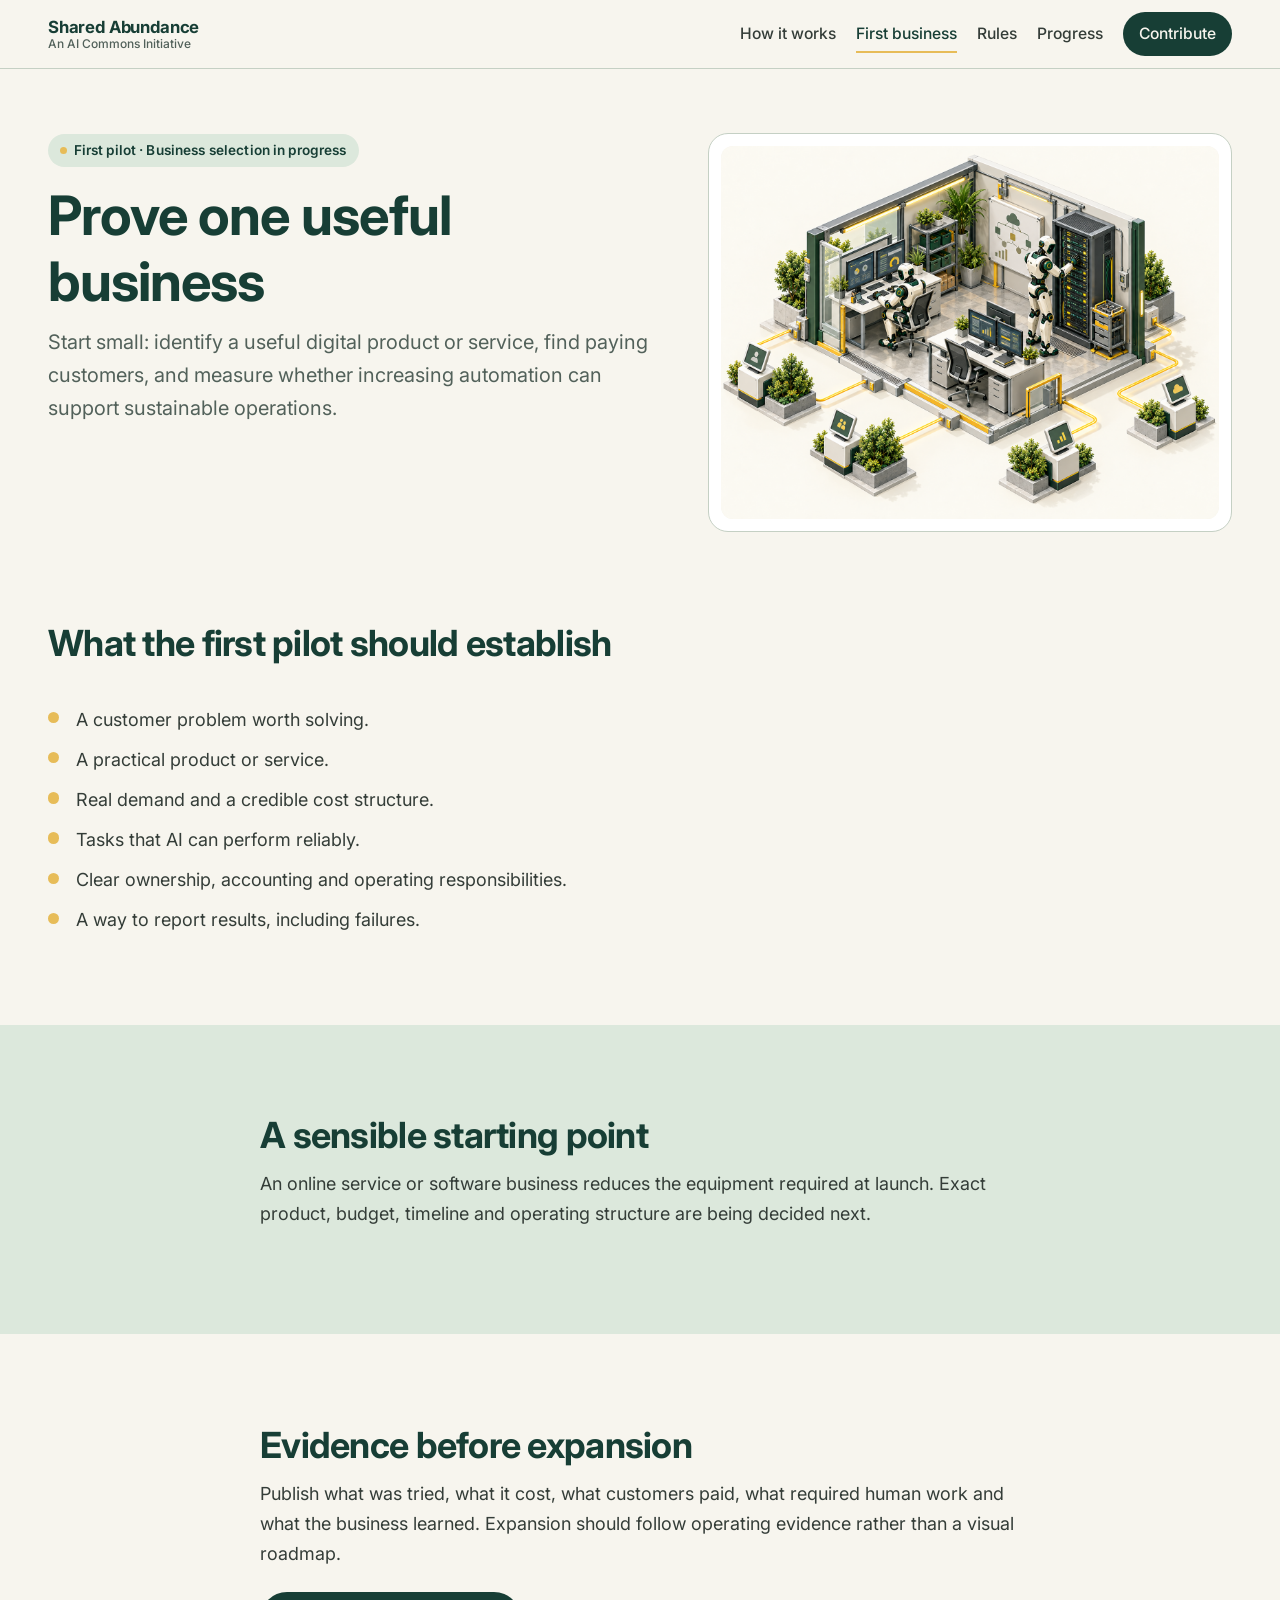
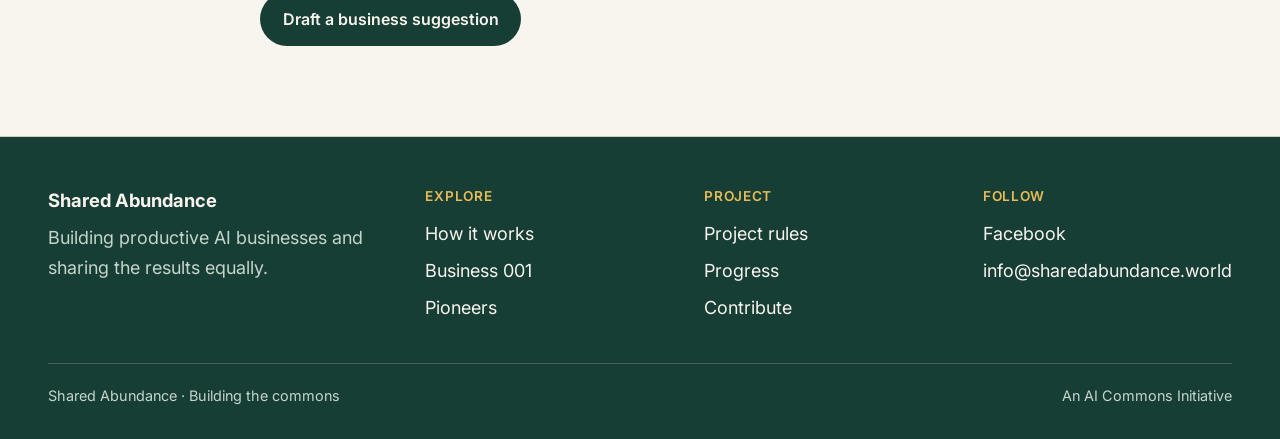
==== commit 2bba9cdd: "Wire Contribute forms to mailto info@sharedabundance.world. Replace local draft downloads with email" ====
--- a/business-001/index.html
+++ b/business-001/index.html
@@ -101,6 +101,7 @@
           <div class="footer-heading">Follow</div>
           <ul class="footer-links">
             <li><a href="https://www.facebook.com/profile.php?id=61594748557223" rel="noopener noreferrer" target="_blank">Facebook</a></li>
+            <li><a href="mailto:info@sharedabundance.world">info@sharedabundance.world</a></li>
           </ul>
         </div>
       </div>
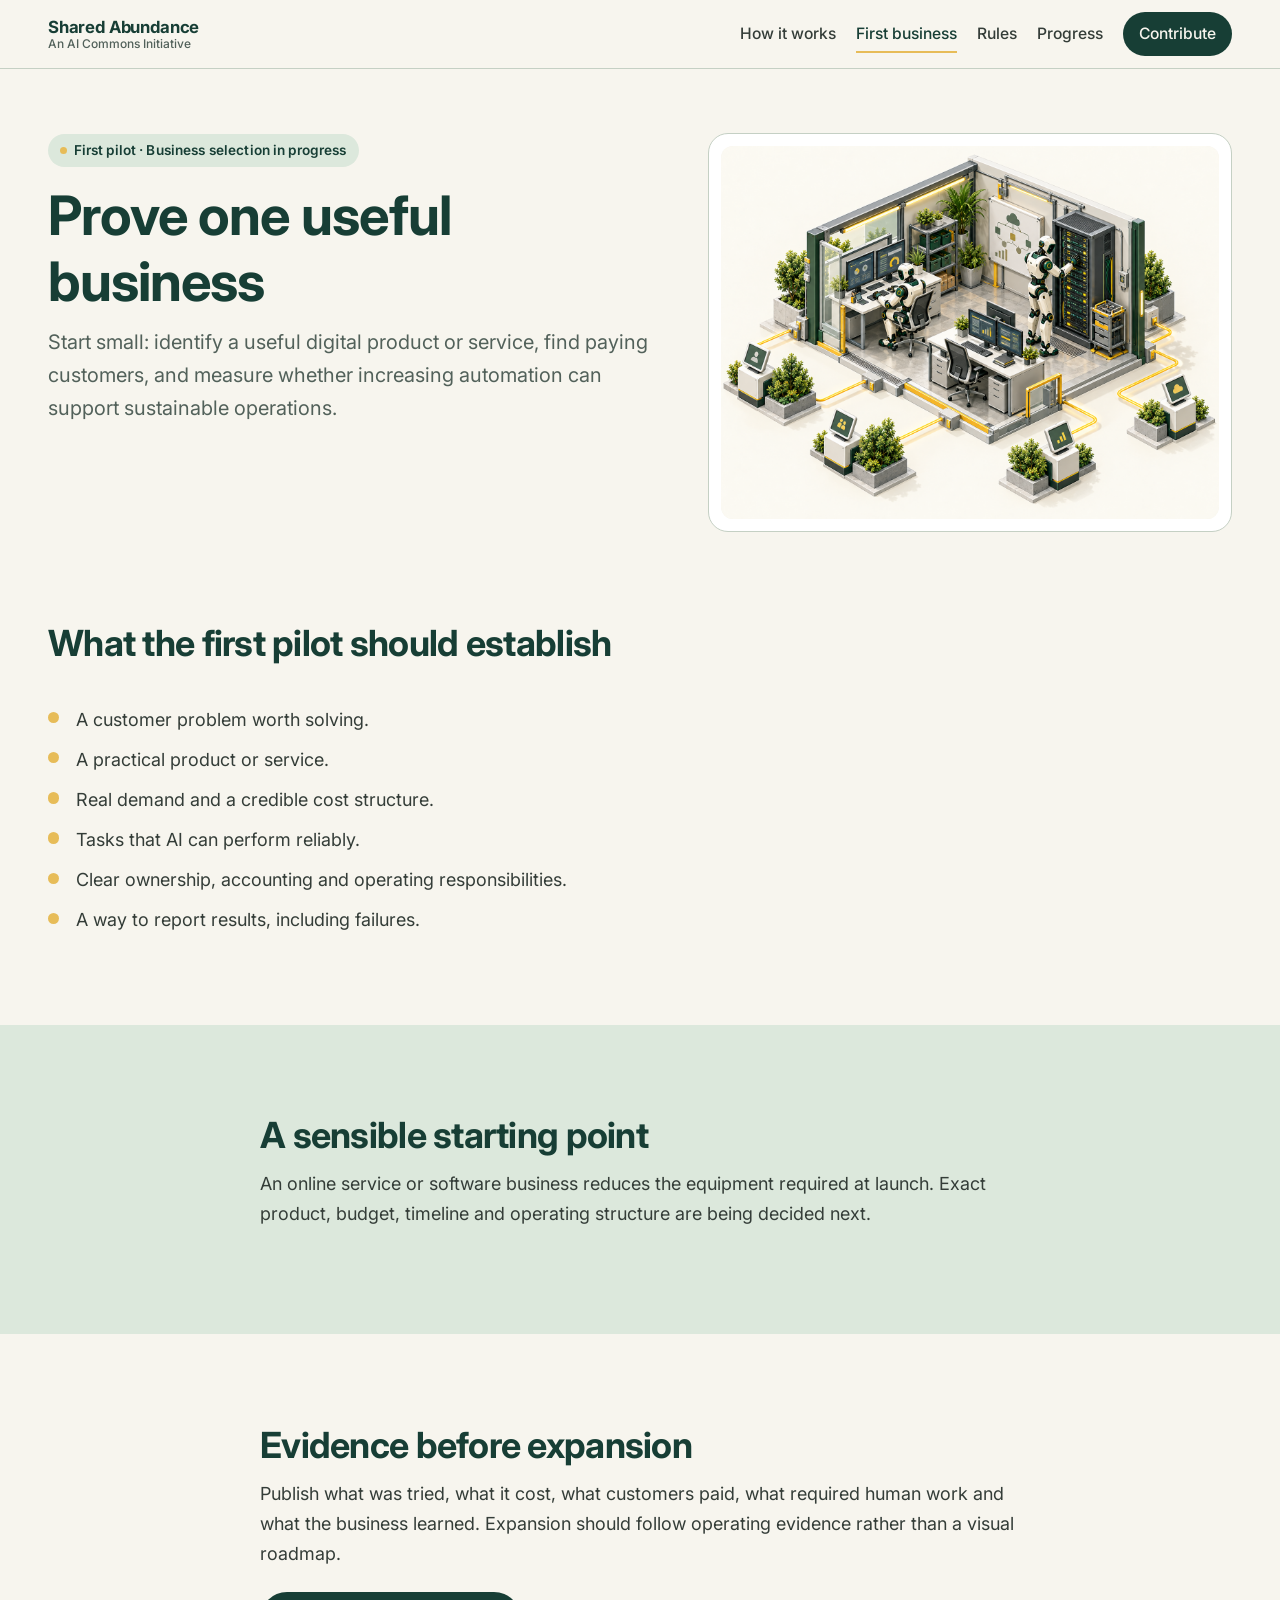
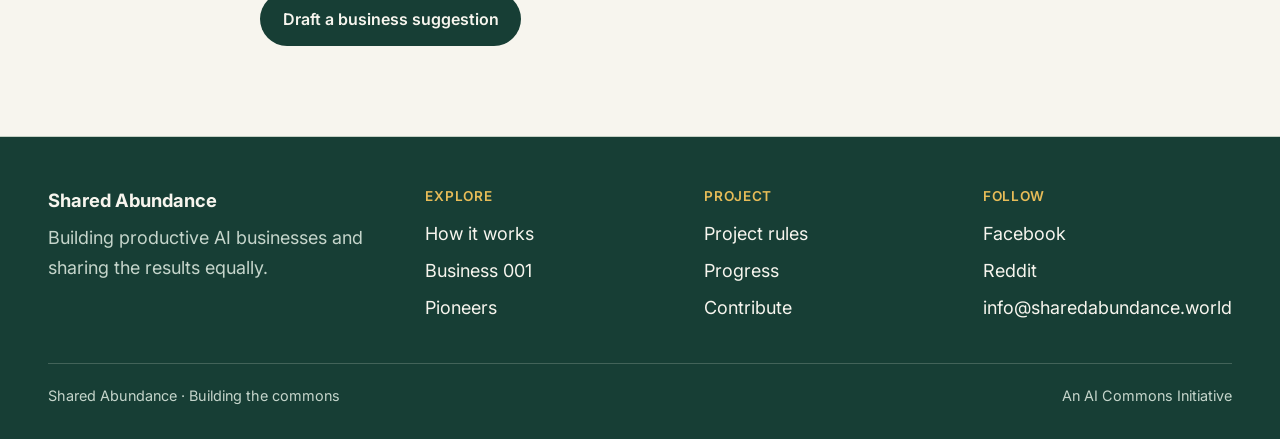
==== commit 838a2696: "Add Reddit profile link to site footer Follow column." ====
--- a/business-001/index.html
+++ b/business-001/index.html
@@ -101,6 +101,7 @@
           <div class="footer-heading">Follow</div>
           <ul class="footer-links">
             <li><a href="https://www.facebook.com/profile.php?id=61594748557223" rel="noopener noreferrer" target="_blank">Facebook</a></li>
+            <li><a href="https://www.reddit.com/user/SharedAbundance/" rel="noopener noreferrer" target="_blank">Reddit</a></li>
             <li><a href="mailto:info@sharedabundance.world">info@sharedabundance.world</a></li>
           </ul>
         </div>
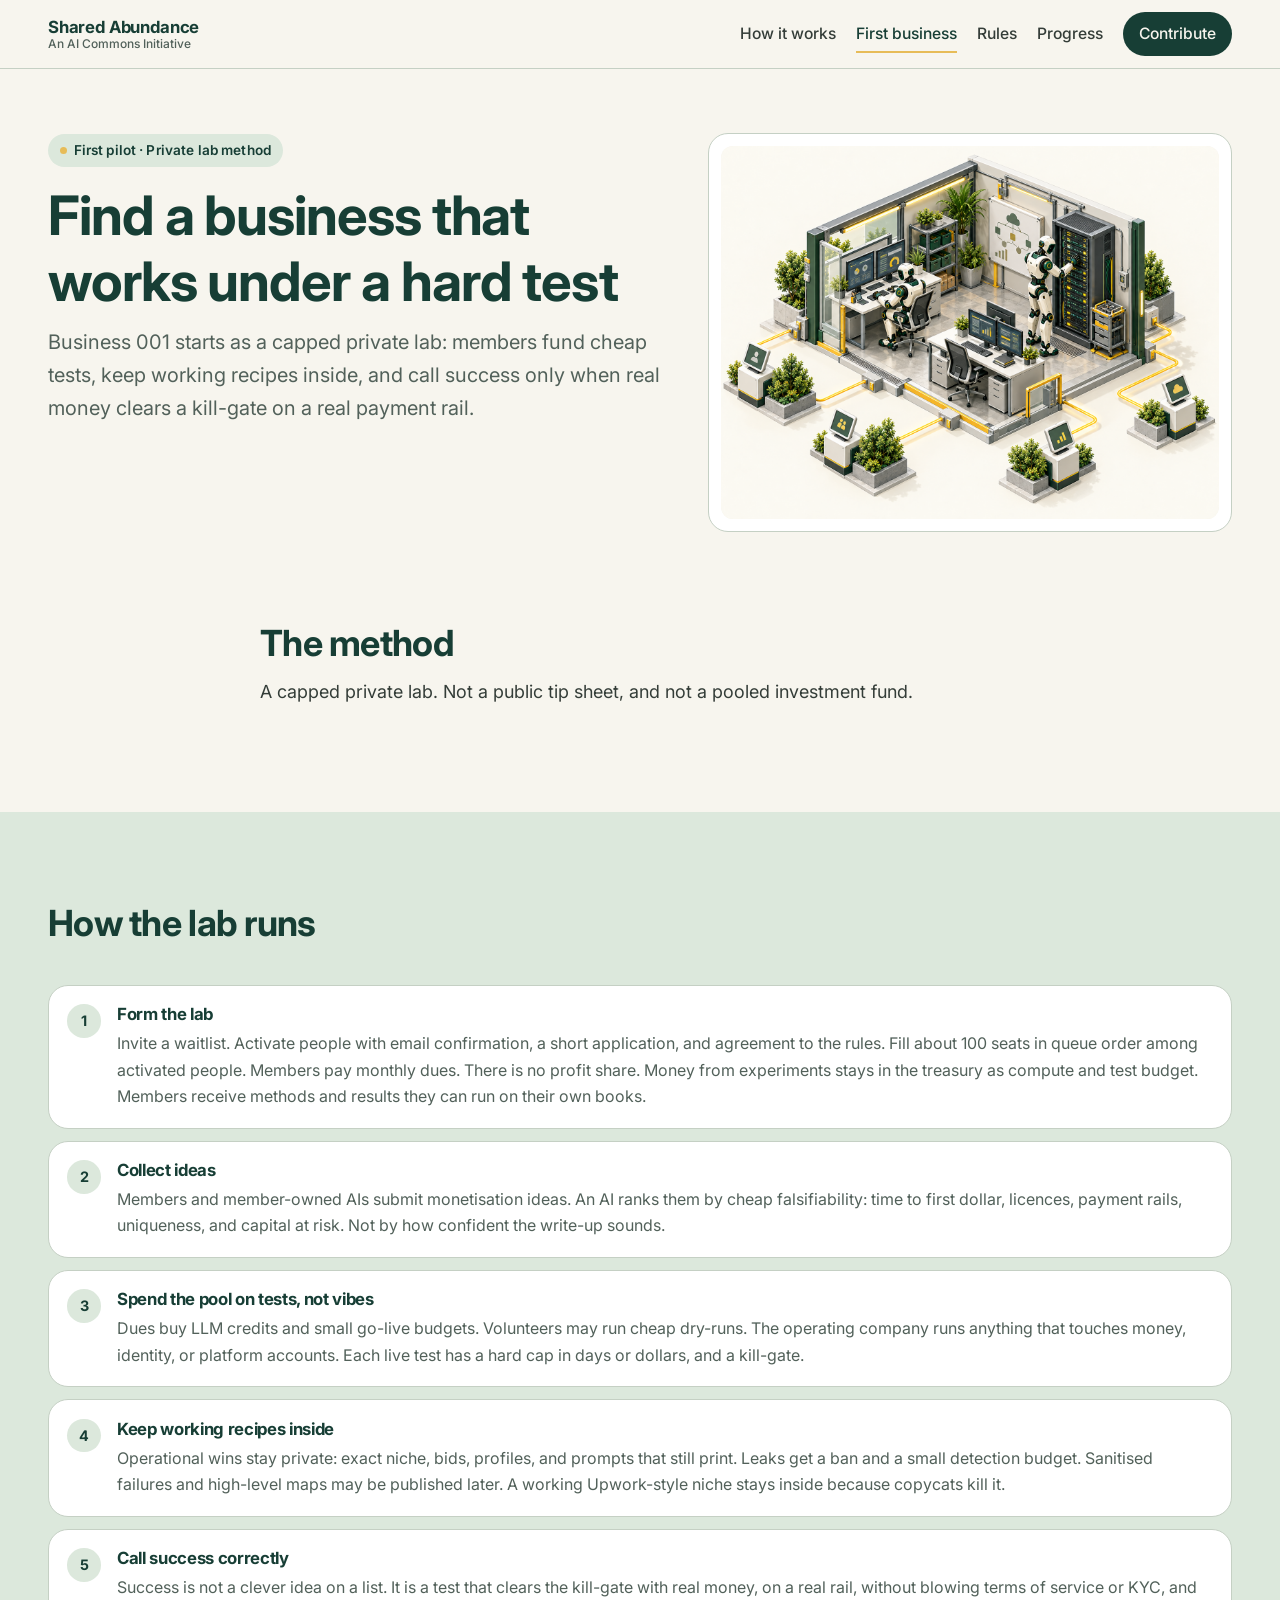
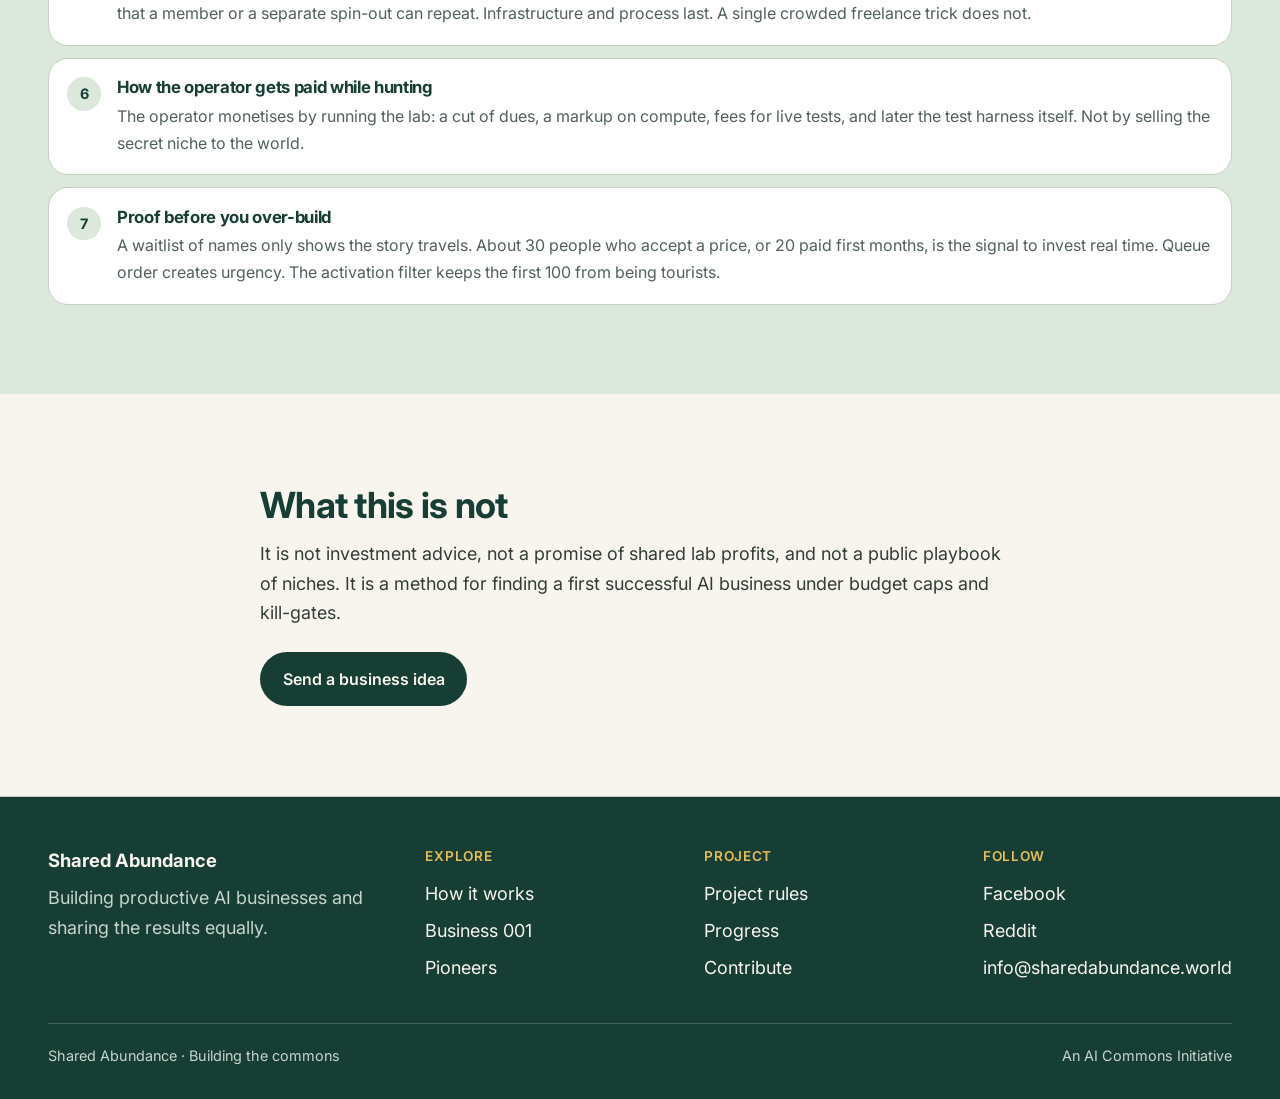
==== commit e5fae609: "Rewrite Business 001 around the capped private lab method. Waitlist, dues-funded tests, kill-gates, " ====
--- a/business-001/index.html
+++ b/business-001/index.html
@@ -5,10 +5,10 @@
   <meta name="viewport" content="width=device-width, initial-scale=1">
   <meta name="theme-color" content="#173E35">
   <title>Business 001 · Shared Abundance</title>
-  <meta name="description" content="Business 001 is the first Shared Abundance pilot: a small digital product or service, still being selected, built to prove sustainable automated operations.">
+  <meta name="description" content="Business 001 is a capped private lab: waitlist, dues-funded tests, kill-gates, and private working recipes until a repeatable real-money win.">
   <link rel="canonical" href="https://sharedabundance.world/business-001/">
   <meta property="og:title" content="Business 001 · Shared Abundance">
-  <meta property="og:description" content="Business 001 is the first Shared Abundance pilot: a small digital product or service, still being selected, built to prove sustainable automated operations.">
+  <meta property="og:description" content="Business 001 is a capped private lab: waitlist, dues-funded tests, kill-gates, and private working recipes until a repeatable real-money win.">
   <meta property="og:type" content="website">
   <meta property="og:url" content="https://sharedabundance.world/business-001/">
     <link rel="icon" href="/assets/favicon.svg" type="image/svg+xml">
@@ -39,41 +39,66 @@
       <div class="container">
         <div class="split-intro">
           <div>
-            <span class="badge">First pilot · Business selection in progress</span>
-            <h1 style="margin-top:1rem">Prove one useful business</h1>
-            <p class="lead">Start small: identify a useful digital product or service, find paying customers, and measure whether increasing automation can support sustainable operations.</p>
+            <span class="badge">First pilot · Private lab method</span>
+            <h1 style="margin-top:1rem">Find a business that works under a hard test</h1>
+            <p class="lead">Business 001 starts as a capped private lab: members fund cheap tests, keep working recipes inside, and call success only when real money clears a kill-gate on a real payment rail.</p>
           </div>
           <div class="feature-media"><img src="/assets/04-business-001.png" width="1448" height="1086" alt="A small AI-assisted digital-services workspace connected to customer systems." fetchpriority="high" decoding="async"></div>
         </div>
       </div>
     </section>
-    <section class="section" aria-labelledby="establish-heading">
-      <div class="container">
-        <div class="section-header"><h2 id="establish-heading">What the first pilot should establish</h2></div>
-        <ul class="checklist">
-          <li>A customer problem worth solving.</li>
-          <li>A practical product or service.</li>
-          <li>Real demand and a credible cost structure.</li>
-          <li>Tasks that AI can perform reliably.</li>
-          <li>Clear ownership, accounting and operating responsibilities.</li>
-          <li>A way to report results, including failures.</li>
-        </ul>
+
+    <section class="section" aria-labelledby="method-heading">
+      <div class="container reading">
+        <h2 id="method-heading">The method</h2>
+        <p>A capped private lab. Not a public tip sheet, and not a pooled investment fund.</p>
       </div>
     </section>
-    <section class="section section-sage" aria-labelledby="starting-heading">
-      <div class="container reading">
-        <h2 id="starting-heading">A sensible starting point</h2>
-        <p>An online service or software business reduces the equipment required at launch. Exact product, budget, timeline and operating structure are being decided next.</p>
+
+    <section class="section section-sage" aria-labelledby="steps-heading">
+      <div class="container">
+        <div class="section-header"><h2 id="steps-heading">How the lab runs</h2></div>
+        <ol class="rule-list">
+          <li>
+            <h3>Form the lab</h3>
+            <p>Invite a waitlist. Activate people with email confirmation, a short application, and agreement to the rules. Fill about 100 seats in queue order among activated people. Members pay monthly dues. There is no profit share. Money from experiments stays in the treasury as compute and test budget. Members receive methods and results they can run on their own books.</p>
+          </li>
+          <li>
+            <h3>Collect ideas</h3>
+            <p>Members and member-owned AIs submit monetisation ideas. An AI ranks them by cheap falsifiability: time to first dollar, licences, payment rails, uniqueness, and capital at risk. Not by how confident the write-up sounds.</p>
+          </li>
+          <li>
+            <h3>Spend the pool on tests, not vibes</h3>
+            <p>Dues buy LLM credits and small go-live budgets. Volunteers may run cheap dry-runs. The operating company runs anything that touches money, identity, or platform accounts. Each live test has a hard cap in days or dollars, and a kill-gate.</p>
+          </li>
+          <li>
+            <h3>Keep working recipes inside</h3>
+            <p>Operational wins stay private: exact niche, bids, profiles, and prompts that still print. Leaks get a ban and a small detection budget. Sanitised failures and high-level maps may be published later. A working Upwork-style niche stays inside because copycats kill it.</p>
+          </li>
+          <li>
+            <h3>Call success correctly</h3>
+            <p>Success is not a clever idea on a list. It is a test that clears the kill-gate with real money, on a real rail, without blowing terms of service or KYC, and that a member or a separate spin-out can repeat. Infrastructure and process last. A single crowded freelance trick does not.</p>
+          </li>
+          <li>
+            <h3>How the operator gets paid while hunting</h3>
+            <p>The operator monetises by running the lab: a cut of dues, a markup on compute, fees for live tests, and later the test harness itself. Not by selling the secret niche to the world.</p>
+          </li>
+          <li>
+            <h3>Proof before you over-build</h3>
+            <p>A waitlist of names only shows the story travels. About 30 people who accept a price, or 20 paid first months, is the signal to invest real time. Queue order creates urgency. The activation filter keeps the first 100 from being tourists.</p>
+          </li>
+        </ol>
       </div>
     </section>
+
     <section class="section" aria-labelledby="evidence-heading">
       <div class="container reading">
-        <h2 id="evidence-heading">Evidence before expansion</h2>
-        <p>Publish what was tried, what it cost, what customers paid, what required human work and what the business learned. Expansion should follow operating evidence rather than a visual roadmap.</p>
-        <div class="btn-row"><a class="btn btn-primary" href="/contribute/?type=business-idea">Draft a business suggestion</a></div>
+        <h2 id="evidence-heading">What this is not</h2>
+        <p>It is not investment advice, not a promise of shared lab profits, and not a public playbook of niches. It is a method for finding a first successful AI business under budget caps and kill-gates.</p>
+        <div class="btn-row"><a class="btn btn-primary" href="/contribute/?type=business-idea">Send a business idea</a></div>
       </div>
     </section>
-  </main>
+  </main></main>
   <footer class="site-footer">
     <div class="container">
       <div class="footer-grid">
--- a/css/styles.css
+++ b/css/styles.css
@@ -958,3 +958,12 @@
   margin: 1.25rem 0;
 }
 .reading .prose-list { max-width: 100%; }
+
+.honey-field {
+  position: absolute;
+  left: -10000px;
+  top: auto;
+  width: 1px;
+  height: 1px;
+  overflow: hidden;
+}
